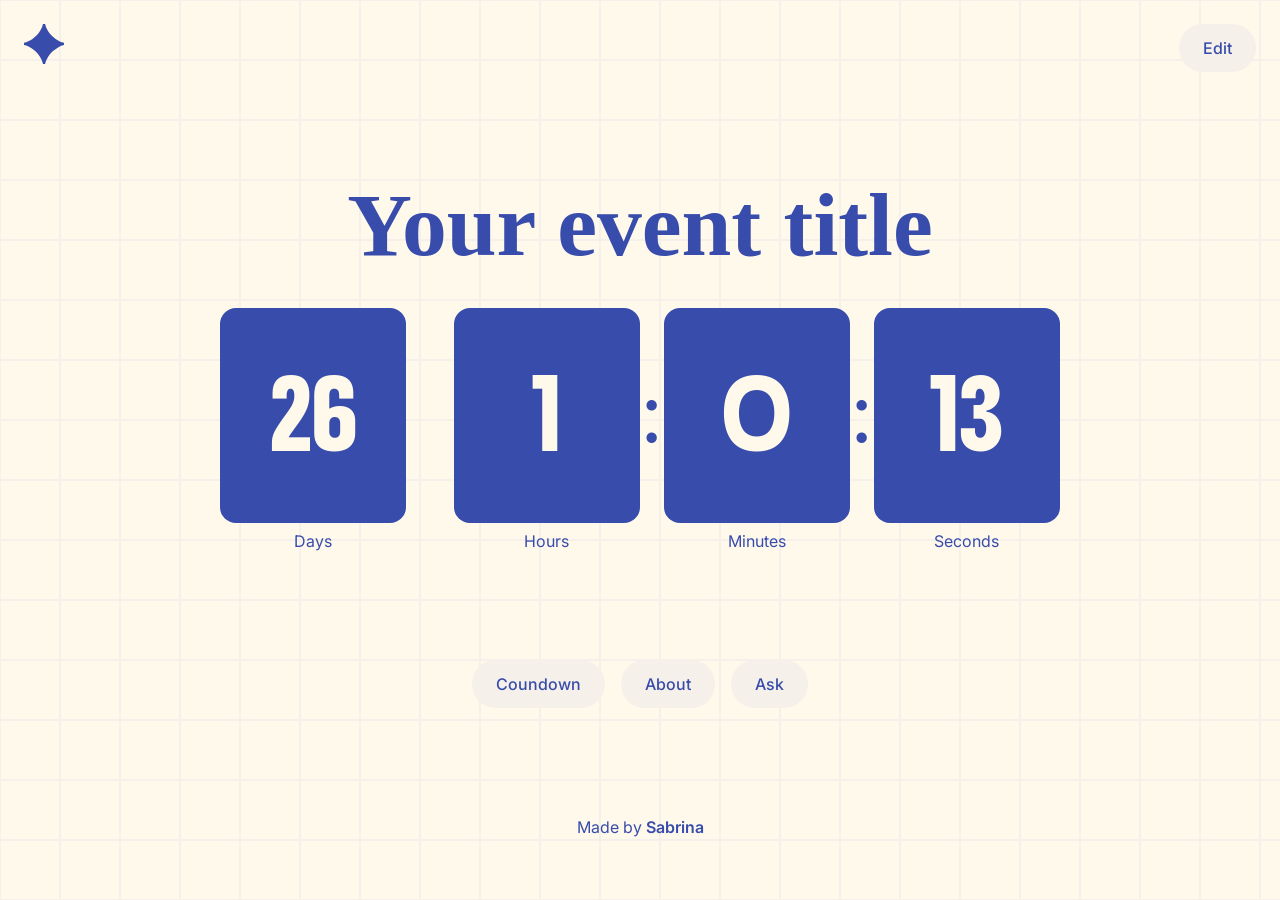
==== index.html @ 780b6300 "Initial commit" ====
<!DOCTYPE html>
<html lang="en">
<head>
    <meta charset="UTF-8">
    <meta name="viewport" content="width=device-width, initial-scale=1.0">
    <title>Countdown</title>
    <link rel="shortcut icon" href="img/favicon.svg" type="image/x-icon">
    <link rel="stylesheet" href="style.css">
</head>
<body>
    <main>
        <header>
            <img src="img/logo.svg" alt="">
            <button id="editButton" class="secondaryButton">Edit</button>
        </header>
        <section id="countdownSection">
            <h1 id="displayTitle">
                Your event title
            </h1>
            <div id="countdown">
                <div class="group">
                    <div class="box">
                        <p id="displayCounterDay">00</p>
                    </div>
                    <span class="caption">Days</span>
                </div>

                <span class="spacer"></span>

                <div class="group">
                    <div class="box">
                        <p id="displayCounterHour">00</p>
                    </div>
                    <span class="caption">Hours</span>
                </div>
                
                <span class="dots">:</span>
                
                <div class="group">
                    <div class="box">
                        <p id="displayCounterMin">00</p>
                    </div>
                    <span class="caption">Minutes</span>
                </div>
                <span class="dots">:</span>
                <div class="group">
                    <div class="box">
                        <p id="displayCounterSec">00</p>
                    </div>
                    <span class="caption">Seconds</span>
                </div>
            </div>
        </section>
        <dialog id="editDialog">
            <form id="editForm">
                <div class="input">
                    <label for="inputTitle">Event title</label>
                    <input id="inputTitle" type="text" name="inputTitle">
                </div>
                <div class="input">
                    <label for="inputDate">Event date</label>
                    <input id="inputDate" type="datetime-local" name="inputDate">
                </div>
                <div class="actionBar">
                    <button id="closeButton" class="secondaryButton">Close</button>
                    <button class="primaryButton" type="submit">Save</button>
                </div>
            </form>
        </dialog>
        <nav>
            <ol>
                <li><a href="index.html" class="secondaryButton">Coundown</a></li>
                <li><a href="about.html" class="secondaryButton">About</a></li>
                <li><a href="ask.html" class="secondaryButton">Ask</a></li>
            </ol>
        </nav>
        <footer>
            <p>Made by <a href="https://github.com/sabrigs">Sabrina</a></p>
        </footer>
    </main>
    <script src="script.js"></script>
</body>
</html>
---- style.css ----
@charset "UTF-8";

@import url('https://fonts.googleapis.com/css2?family=Boldonse&family=DM+Serif+Text&family=Inter:ital,opsz,wght@0,14..32,100..900;1,14..32,100..900&display=swap');

:root {
    /* Colors */
    --color-accent: #384CAB;
    --color-on-accent: #FFF9EC;
    --color-background: #FFF9EC;
    --color-surface: #FFFDF8;
    --color-interaction: #F5F0E9;
    --color-interaction-secondary-hover: #E1DFE2; 
    --color-interaction-primary-hover: #2D3C85; 
    --color-text: #384CAB;
    --color-text-dark: #1F2B63;
    --color-text-muted: #6B75A8;
    --color-border: #EDE7DA;
    --color-a11y: #D32F2F;

    /* Typography */
    --font-display: 'DM Serif Display', serif;
    --font-number: "Boldonse", system-ui;
    --font-body: 'Inter', sans-serif;

    /* Font sizes */
    --text-xs: 12px;
    --text-sm: 14px;
    --text-md: 16px;
    --text-lg: 20px;
    --text-xl: 32px;
    --text-2xl: 48px;
    --text-3xl: 64px;

    /* Border radius */
    --radius-sm: 8px;
    --radius-md: 12px;
    --radius-lg: 16px;

    /* Shadows */
    --shadow-overlay: 0 4px 12px rgba(0, 0, 0, 0.08);
}

/* Components */
.secondaryButton, .primaryButton {
    box-sizing: border-box;
    height: 48px;
    padding: 8px 24px;
    border-radius:64px;
    border: none;
    font-size: 1rem;
    font-weight: 500;
    font-family: var(--font-body);
    cursor: pointer;
    transition: background-color 0.2s ease;
}

.secondaryButton {
    background-color: var(--color-interaction);
    color: var(--color-text);
}

.secondaryButton:hover {
    background-color: var(--color-interaction-secondary-hover);
}

.primaryButton {
    background-color: var(--color-accent);
    color: var(--color-on-accent);
}

.primaryButton:hover {
    background-color: var(--color-interaction-primary-hover);
}

.input {
    display: flex;
    flex-direction: column;
    align-items: stretch;
    gap: 4px;
}

.secondaryButton:focus-visible, .primaryButton:focus-visible, a:focus-visible {
    outline-offset: 2px;
    outline: 3px dashed var(--color-a11y);
}

* {
    margin: 0px;
    padding: 0px;
}

body {
    background-color: var(--color-background);
    background-image: url("img/pattern.svg");
    font-family: var(--font-body);
}

main {
    margin: 24px;
    min-height: 93vh;
    
    display: flex;
    flex-direction: column;
    justify-content: space-between;
}

header {
    display: flex;
    align-items: center;
    justify-content: flex-start;
    gap: 24px;
}

ol {
    display: flex;
    justify-content: center;
    align-items: center;
    gap: 16px;
    flex-direction: row;
}

li {
    list-style-type: none;
}

li a {
    text-decoration: none;
    display: flex;
    align-items: center;
}

#countdownSection {
    display: flex;
    flex-direction: column;
    align-items: center;
    gap: 32px;
}

#displayTitle {
    font-size: clamp(3rem, 7vw, 6rem); 
    font-family: var(--font-display);
    color: var(--color-text);

    display: flex;
    align-items: center;
    justify-content: center;
}

#countdown {
    display: flex;
    align-items: center;
    justify-content: center;
}

#countdown span.spacer {
    width: clamp(28px, 5vw, 48px); 
}

#countdown span.dots {
    font-size: 5.5rem;
    font-family: var(--font-display);
    color: var(--color-accent);
    font-weight: 500;
    margin-bottom: 34px;
}

#countdown div.box {
    background-color: var(--color-accent);
    border-radius: 16px;

    padding: clamp(16px, 2vw, 24px) clamp(12px, 1.5vw, 16px);

    width: clamp(50px, 12vw, 162px); 
    height: clamp(60px, 13vw, 170px); 

    display: flex;
    align-items: center;
    justify-content: center;
}

#countdown div.box p {
    color: var(--color-on-accent);
    font-family: var(--font-number);
    font-size: clamp(2rem, 5vw, 4rem); 
}

#countdown span.caption {
    font-size: 1rem;
    color: var(--color-text);
}

#countdown div.group {
    display: flex;
    flex-direction: column;
    align-items: center;
    gap: 8px;
}

#countdownEdit {
    display: flex;
    justify-content: flex-end;
}

#editButton {
    /* anchor-name: --edit-button; */
    width: fit-content;
    position: absolute;
    top: 24px;
    right: 24px;
}

#editDialog {
    background-color: #fffdfa;
    border-radius: 16px;
    width: 100vw;
    
    width: calc(100% - 48px);
    max-width: 400px;

    margin: auto;
    box-sizing: border-box;

    padding: 24px 16px;
    margin: auto;
    box-shadow: 0 2px 12px 0 rgba(0, 0, 0, 0.10);
    border: 1px solid var(--color-border);
    
    /* position: fixed; */
    /* position-anchor: --edit-button; */
    /* position-area: top; */
}

#inputTitle, #inputDate {
    border: 2px solid var(--color-border);
    border-radius:64px;
    
    box-sizing: border-box;
    height: 48px;
    padding: 8px 16px;
    font-size: 1rem;
    font-family: var(--font-body);
}

#inputTitle:focus-visible, #inputDate:focus-visible {
    outline-offset: 2px;
    outline: 3px dashed var(--color-a11y);
}

#inputDate::-webkit-calendar-picker-indicator {
    cursor: pointer;
}

#editForm {
    display: flex;
    flex-direction: column; 
    align-items: stretch;
    gap: 16px;
}



.actionBar {
    display: flex;
    flex-direction: column;
    align-items: stretch;
    gap: 8px;
}


label {
    color: var(--color-text-dark);
    font-family: var(--font-body);
    font-size: 1rem;
}

footer {
    display: flex;
    justify-content: center;
    margin-bottom: 24px;
}

footer a {
    text-decoration: none;
    font-weight: 600;
    font-family: var(--font-body);
    color: var(--color-accent);
    border-radius: 24px;
}

footer p {
    font-family: var(--font-body);
    color: var(--color-accent);
}
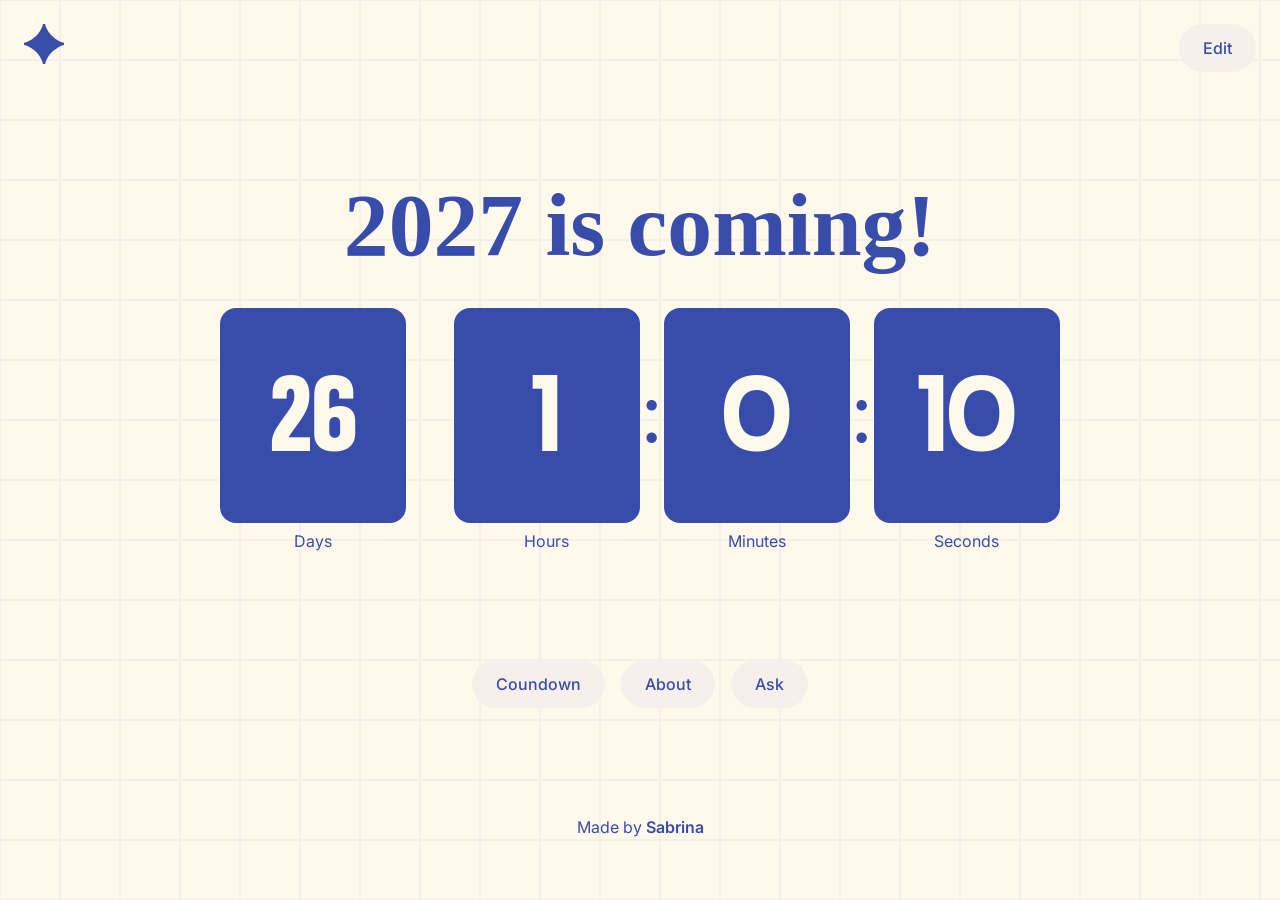
==== commit 408ccdc1: "Update event title and enhance local storage handling for countdown" ====
--- a/index.html
+++ b/index.html
@@ -15,7 +15,7 @@
         </header>
         <section id="countdownSection">
             <h1 id="displayTitle">
-                Your event title
+                2027 is coming!
             </h1>
             <div id="countdown">
                 <div class="group">
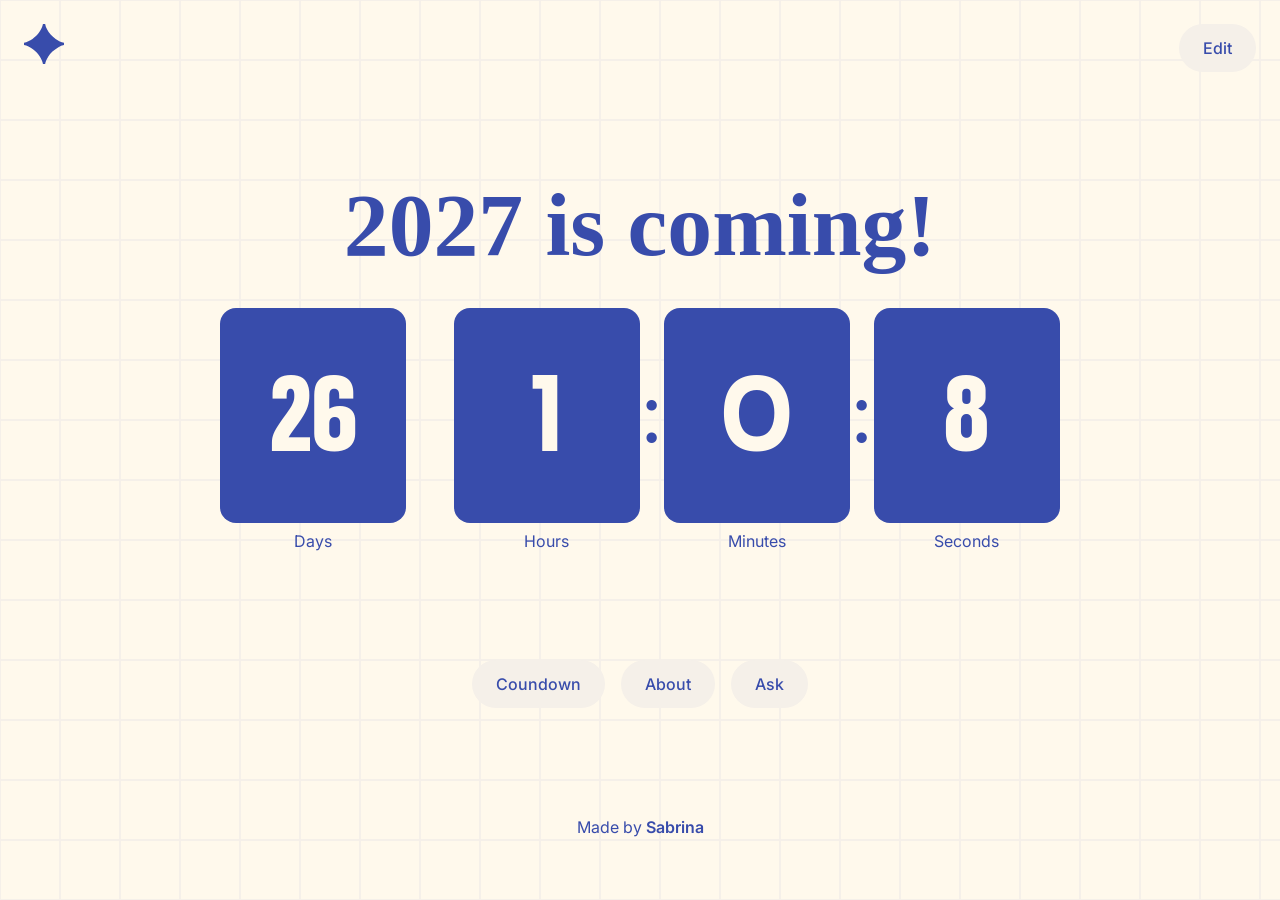
==== commit 4d1cac4d: "Set default event date in input field" ====
--- a/index.html
+++ b/index.html
@@ -59,7 +59,7 @@
                 </div>
                 <div class="input">
                     <label for="inputDate">Event date</label>
-                    <input id="inputDate" type="datetime-local" name="inputDate">
+                    <input id="inputDate" type="datetime-local" name="inputDate" value="2027-01-01T00:00">
                 </div>
                 <div class="actionBar">
                     <button id="closeButton" class="secondaryButton">Close</button>
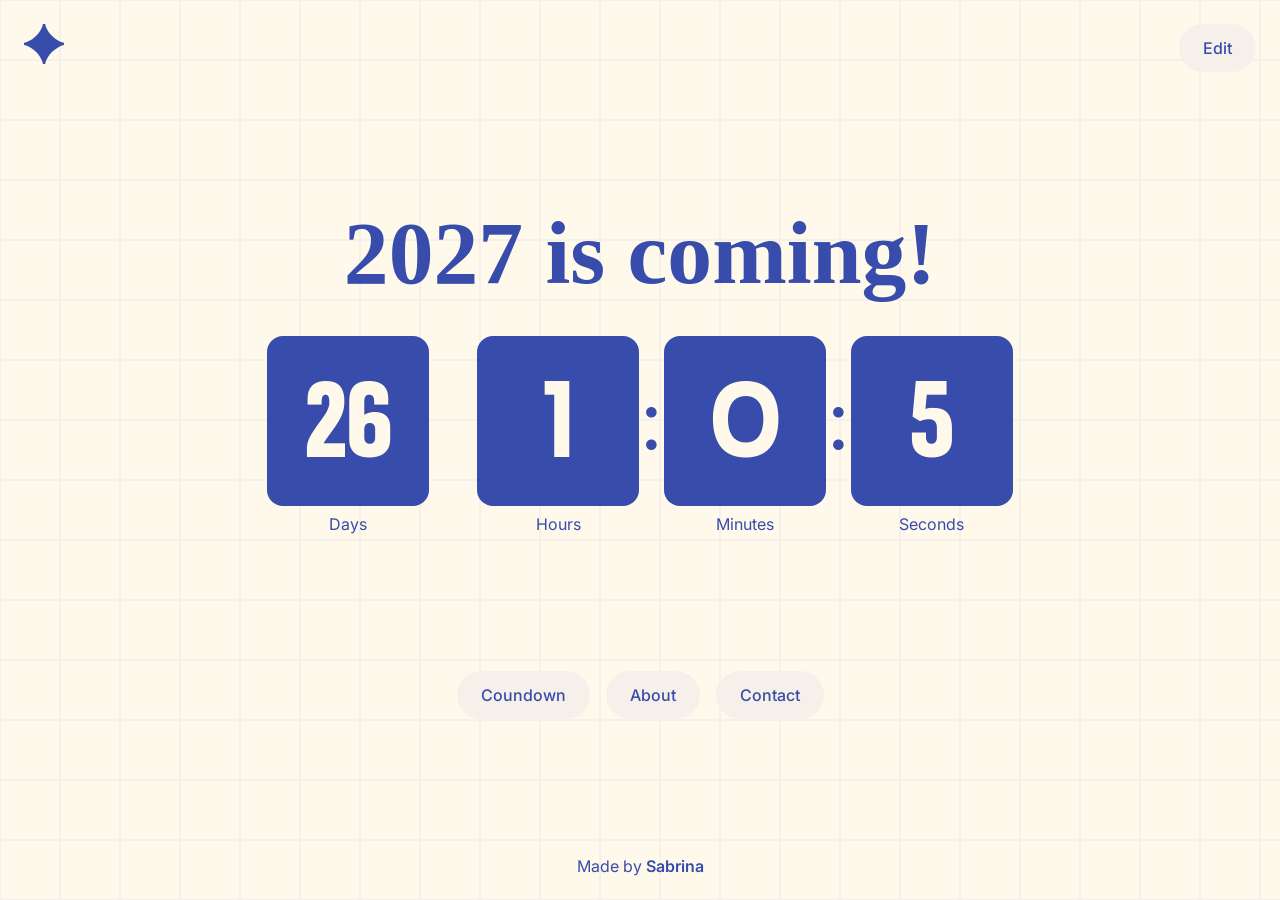
==== commit 2234878a: "Add About and Contact pages, update navigation links, and enhance CSS styles" ====
--- a/index.html
+++ b/index.html
@@ -71,7 +71,7 @@
             <ol>
                 <li><a href="index.html" class="secondaryButton">Coundown</a></li>
                 <li><a href="about.html" class="secondaryButton">About</a></li>
-                <li><a href="ask.html" class="secondaryButton">Ask</a></li>
+                <li><a href="contact.html" class="secondaryButton">Contact</a></li>
             </ol>
         </nav>
         <footer>
@@ -80,4 +80,6 @@
     </main>
     <script src="script.js"></script>
 </body>
-</html>+</html>
+
+
--- a/style.css
+++ b/style.css
@@ -87,6 +87,7 @@
 * {
     margin: 0px;
     padding: 0px;
+    box-sizing: border-box;
 }
 
 body {
@@ -96,8 +97,8 @@
 }
 
 main {
-    margin: 24px;
-    min-height: 93vh;
+    padding: 24px;
+    min-height: 100vh;
     
     display: flex;
     flex-direction: column;
@@ -136,10 +137,11 @@
     gap: 32px;
 }
 
-#displayTitle {
+#displayTitle, .title {
     font-size: clamp(3rem, 7vw, 6rem); 
     font-family: var(--font-display);
     color: var(--color-text);
+    text-align: center;
 
     display: flex;
     align-items: center;
@@ -157,7 +159,7 @@
 }
 
 #countdown span.dots {
-    font-size: 5.5rem;
+    font-size: clamp(3rem, 7vw, 6rem);
     font-family: var(--font-display);
     color: var(--color-accent);
     font-weight: 500;
@@ -167,12 +169,8 @@
 #countdown div.box {
     background-color: var(--color-accent);
     border-radius: 16px;
-
-    padding: clamp(16px, 2vw, 24px) clamp(12px, 1.5vw, 16px);
-
-    width: clamp(50px, 12vw, 162px); 
-    height: clamp(60px, 13vw, 170px); 
-
+    width: clamp(80px, 16vw, 162px); 
+    height: clamp(90px, 18vw, 170px); 
     display: flex;
     align-items: center;
     justify-content: center;
@@ -276,7 +274,6 @@
 footer {
     display: flex;
     justify-content: center;
-    margin-bottom: 24px;
 }
 
 footer a {
@@ -290,4 +287,19 @@
 footer p {
     font-family: var(--font-body);
     color: var(--color-accent);
+}
+
+#about {
+    display: flex;
+    align-items: center;
+    justify-content: center;
+    flex-direction: column;
+}
+
+.body {
+    font-family: var(--font-body);
+    color: var(--color-text-dark);
+    width: 100%;
+    max-width: 500px;
+    margin-bottom: 16px;
 }
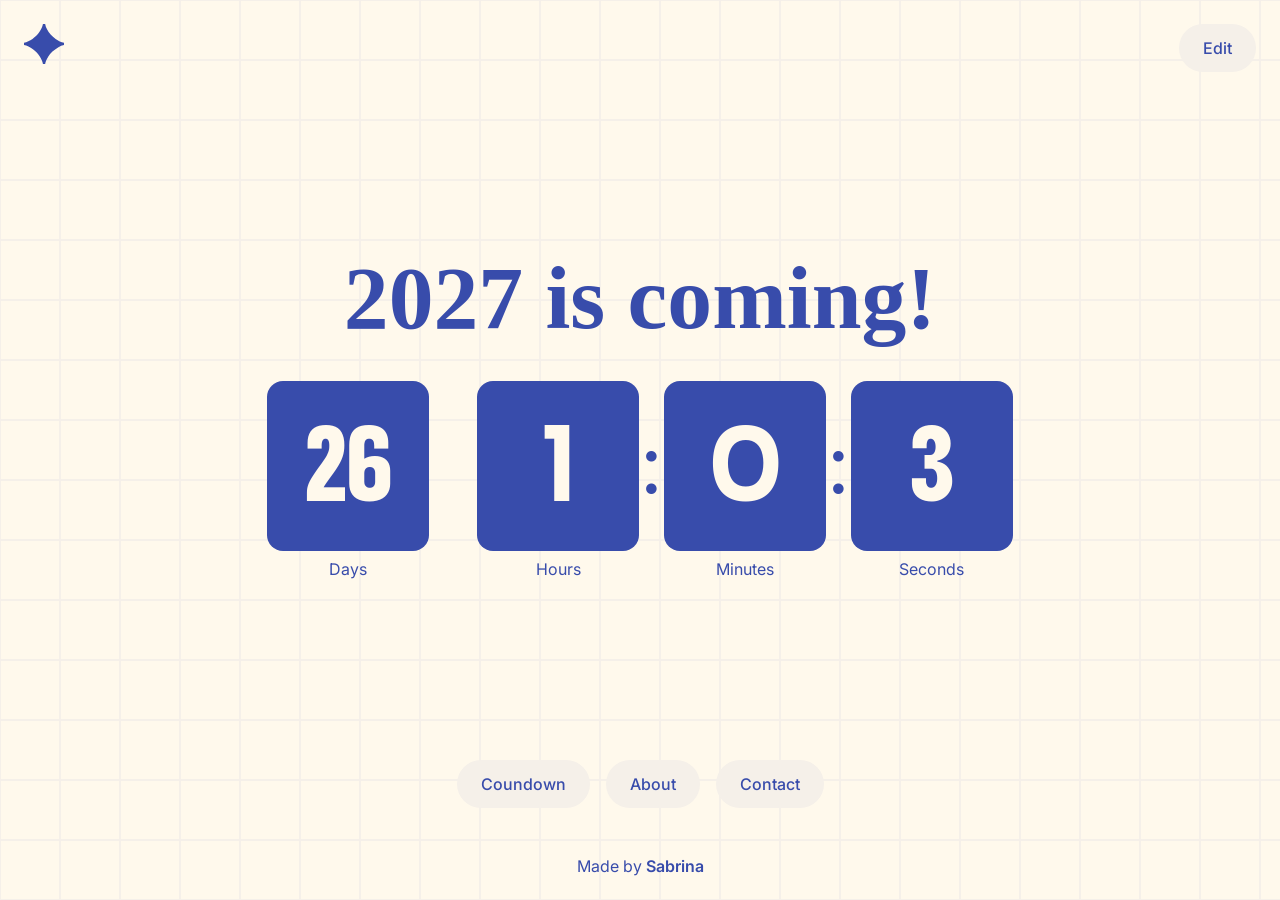
==== commit 794fc54c: "Update About and Contact pages with new content, restructure navigation, and enhance CSS styles" ====
--- a/index.html
+++ b/index.html
@@ -10,7 +10,7 @@
 <body>
     <main>
         <header>
-            <img src="img/logo.svg" alt="">
+            <img src="img/logo.svg" alt="" id="logo">
             <button id="editButton" class="secondaryButton">Edit</button>
         </header>
         <section id="countdownSection">
@@ -67,19 +67,19 @@
                 </div>
             </form>
         </dialog>
-        <nav>
-            <ol>
-                <li><a href="index.html" class="secondaryButton">Coundown</a></li>
-                <li><a href="about.html" class="secondaryButton">About</a></li>
-                <li><a href="contact.html" class="secondaryButton">Contact</a></li>
-            </ol>
-        </nav>
-        <footer>
-            <p>Made by <a href="https://github.com/sabrigs">Sabrina</a></p>
-        </footer>
+        <div id="bottom">
+            <nav>
+                <ol>
+                    <li><a href="index.html" class="secondaryButton">Coundown</a></li>
+                    <li><a href="about.html" class="secondaryButton">About</a></li>
+                    <li><a href="contact.html" class="secondaryButton">Contact</a></li>
+                </ol>
+            </nav>
+            <footer>
+                <p>Made by <a href="https://github.com/sabrigs">Sabrina</a></p>
+            </footer>
+        </div>
     </main>
     <script src="script.js"></script>
 </body>
-</html>
-
-
+</html>
--- a/style.css
+++ b/style.css
@@ -1,6 +1,11 @@
 @charset "UTF-8";
 
 @import url('https://fonts.googleapis.com/css2?family=Boldonse&family=DM+Serif+Text&family=Inter:ital,opsz,wght@0,14..32,100..900;1,14..32,100..900&display=swap');
+
+@view-transition {
+    navigation: auto;
+}
+
 
 :root {
     /* Colors */
@@ -276,7 +281,7 @@
     justify-content: center;
 }
 
-footer a {
+footer a, a {
     text-decoration: none;
     font-weight: 600;
     font-family: var(--font-body);
@@ -289,7 +294,7 @@
     color: var(--color-accent);
 }
 
-#about {
+#about, #contact {
     display: flex;
     align-items: center;
     justify-content: center;
@@ -302,4 +307,24 @@
     width: 100%;
     max-width: 500px;
     margin-bottom: 16px;
+}
+
+#bottom {
+    display: flex;
+    flex-direction: column;
+    align-items: center;
+    gap: 48px;
+}
+
+
+.title {
+    font-size: clamp(3rem, 7vw, 6rem); 
+    font-family: var(--font-display);
+    color: var(--color-text);
+    text-align: center;
+    margin-bottom: 32px;
+
+    display: flex;
+    align-items: center;
+    justify-content: center;
 }
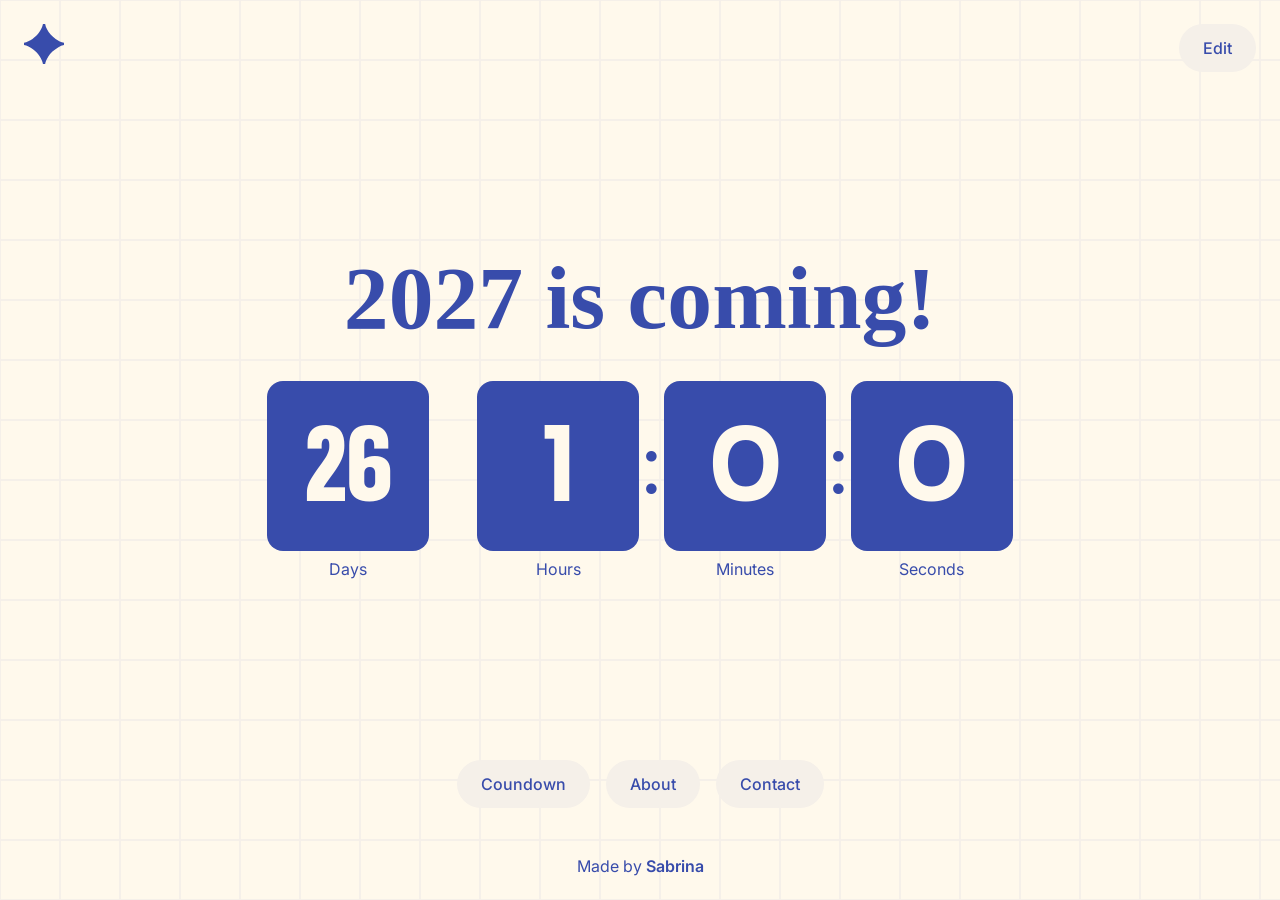
==== commit 07765532: "Refactor navigation links to use consistent button styles and improve layout in About, Contact, and " ====
--- a/index.html
+++ b/index.html
@@ -10,8 +10,8 @@
 <body>
     <main>
         <header>
-            <img src="img/logo.svg" alt="" id="logo">
-            <button id="editButton" class="secondaryButton">Edit</button>
+            <img src="img/logo.svg" alt="Star vector with four points and color blue.">
+            <button id="editButton" class="button secondaryButton">Edit</button>
         </header>
         <section id="countdownSection">
             <h1 id="displayTitle">
@@ -53,26 +53,26 @@
         </section>
         <dialog id="editDialog">
             <form id="editForm">
-                <div class="input">
+                <div class="inputBox">
                     <label for="inputTitle">Event title</label>
                     <input id="inputTitle" type="text" name="inputTitle">
                 </div>
-                <div class="input">
+                <div class="inputBox">
                     <label for="inputDate">Event date</label>
                     <input id="inputDate" type="datetime-local" name="inputDate" value="2027-01-01T00:00">
                 </div>
                 <div class="actionBar">
-                    <button id="closeButton" class="secondaryButton">Close</button>
-                    <button class="primaryButton" type="submit">Save</button>
+                    <button id="closeButton" class="button secondaryButton">Close</button>
+                    <button class="button primaryButton" type="submit">Save</button>
                 </div>
             </form>
         </dialog>
         <div id="bottom">
             <nav>
                 <ol>
-                    <li><a href="index.html" class="secondaryButton">Coundown</a></li>
-                    <li><a href="about.html" class="secondaryButton">About</a></li>
-                    <li><a href="contact.html" class="secondaryButton">Contact</a></li>
+                    <li><a href="index.html" class="button secondaryButton">Coundown</a></li>
+                    <li><a href="about.html" class="button secondaryButton">About</a></li>
+                    <li><a href="contact.html" class="button secondaryButton">Contact</a></li>
                 </ol>
             </nav>
             <footer>
--- a/style.css
+++ b/style.css
@@ -5,7 +5,6 @@
 @view-transition {
     navigation: auto;
 }
-
 
 :root {
     /* Colors */
@@ -18,7 +17,6 @@
     --color-interaction-primary-hover: #2D3C85; 
     --color-text: #384CAB;
     --color-text-dark: #1F2B63;
-    --color-text-muted: #6B75A8;
     --color-border: #EDE7DA;
     --color-a11y: #D32F2F;
 
@@ -28,35 +26,55 @@
     --font-body: 'Inter', sans-serif;
 
     /* Font sizes */
-    --text-xs: 12px;
-    --text-sm: 14px;
-    --text-md: 16px;
-    --text-lg: 20px;
-    --text-xl: 32px;
-    --text-2xl: 48px;
-    --text-3xl: 64px;
+    --text-xs: 0.75rem;
+    --text-sm: 0.875rem;
+    --text-md: 1rem;
+    --text-lg: 1.25rem;
+    --text-xl: 2rem;
+    --text-2xl: 3rem;
+    --text-3xl: 4rem;
+    --text-4xl: 6rem;
 
     /* Border radius */
-    --radius-sm: 8px;
-    --radius-md: 12px;
-    --radius-lg: 16px;
+    --radius-md: 16px;
+    --radius-lg: 24px;
 
     /* Shadows */
-    --shadow-overlay: 0 4px 12px rgba(0, 0, 0, 0.08);
-}
-
-/* Components */
-.secondaryButton, .primaryButton {
+    --shadow-overlay: 0 2px 12px 0 rgba(0, 0, 0, 0.10);
+}
+
+* {
+    margin: 0px;
+    padding: 0px;
+    box-sizing: border-box;
+}
+
+body {
+    background-color: var(--color-background);
+    background-image: url("img/pattern.svg");
+    font-family: var(--font-body);
+}
+
+.button {
     box-sizing: border-box;
     height: 48px;
     padding: 8px 24px;
     border-radius:64px;
     border: none;
-    font-size: 1rem;
+    font-size: var(--text-md);
     font-weight: 500;
     font-family: var(--font-body);
     cursor: pointer;
     transition: background-color 0.2s ease;
+}
+
+.primaryButton {
+    background-color: var(--color-accent);
+    color: var(--color-on-accent);
+}
+
+.primaryButton:hover {
+    background-color: var(--color-interaction-primary-hover);
 }
 
 .secondaryButton {
@@ -68,95 +86,108 @@
     background-color: var(--color-interaction-secondary-hover);
 }
 
-.primaryButton {
-    background-color: var(--color-accent);
-    color: var(--color-on-accent);
-}
-
-.primaryButton:hover {
-    background-color: var(--color-interaction-primary-hover);
-}
-
-.input {
-    display: flex;
-    flex-direction: column;
-    align-items: stretch;
-    gap: 4px;
-}
-
 .secondaryButton:focus-visible, .primaryButton:focus-visible, a:focus-visible {
     outline-offset: 2px;
     outline: 3px dashed var(--color-a11y);
 }
 
-* {
-    margin: 0px;
-    padding: 0px;
-    box-sizing: border-box;
-}
-
-body {
-    background-color: var(--color-background);
-    background-image: url("img/pattern.svg");
-    font-family: var(--font-body);
-}
-
-main {
-    padding: 24px;
-    min-height: 100vh;
-    
-    display: flex;
-    flex-direction: column;
-    justify-content: space-between;
-}
-
-header {
-    display: flex;
-    align-items: center;
-    justify-content: flex-start;
-    gap: 24px;
-}
-
-ol {
-    display: flex;
-    justify-content: center;
-    align-items: center;
-    gap: 16px;
-    flex-direction: row;
-}
-
-li {
-    list-style-type: none;
-}
-
-li a {
-    text-decoration: none;
-    display: flex;
-    align-items: center;
-}
-
-#countdownSection {
-    display: flex;
-    flex-direction: column;
-    align-items: center;
-    gap: 32px;
-}
-
-#displayTitle, .title {
+.body {
+    width: 100%;
+    max-width: 500px;
+    margin-bottom: 16px;
+    font-family: var(--font-body);
+    color: var(--color-text-dark);
+}
+
+.title {
+    display: flex;
+    align-items: center;
+    justify-content: center;
     font-size: clamp(3rem, 7vw, 6rem); 
     font-family: var(--font-display);
     color: var(--color-text);
     text-align: center;
-
-    display: flex;
-    align-items: center;
-    justify-content: center;
+    margin-bottom: 32px;
+}
+
+a {
+    text-decoration: none;
+    font-weight: 600;
+    font-family: var(--font-body);
+    color: var(--color-accent);
+    border-radius: var(--radius-lg);
+}
+
+a:hover {
+    text-decoration: underline;
+}
+
+main {
+    display: flex;
+    flex-direction: column;
+    justify-content: space-between;
+    padding: 24px;
+    min-height: 100vh;
+}
+
+header {
+    display: flex;
+    align-items: center;
+    justify-content: flex-start;
+    gap: 24px;
+}
+
+#editButton {
+    position: absolute;
+    top: 24px;
+    right: 24px;
+    width: fit-content;
+}
+
+#countdownSection {
+    display: flex;
+    flex-direction: column;
+    align-items: center;
+    gap: 32px;
+}
+
+#displayTitle {
+    display: flex;
+    align-items: center;
+    justify-content: center;
+    font-size: clamp(3rem, 7vw, 6rem); 
+    font-family: var(--font-display);
+    color: var(--color-text);
+    text-align: center;
 }
 
 #countdown {
     display: flex;
     align-items: center;
     justify-content: center;
+}
+
+#countdown div.group {
+    display: flex;
+    flex-direction: column;
+    align-items: center;
+    gap: 8px;
+}
+
+#countdown div.box {
+    background-color: var(--color-accent);
+    border-radius: var(--radius-md);
+    width: clamp(80px, 16vw, 162px); 
+    height: clamp(90px, 18vw, 170px); 
+    display: flex;
+    align-items: center;
+    justify-content: center;
+}
+
+#countdown div.box p {
+    color: var(--color-on-accent);
+    font-family: var(--font-number);
+    font-size: clamp(2rem, 5vw, 4rem); 
 }
 
 #countdown span.spacer {
@@ -171,76 +202,49 @@
     margin-bottom: 34px;
 }
 
-#countdown div.box {
-    background-color: var(--color-accent);
-    border-radius: 16px;
-    width: clamp(80px, 16vw, 162px); 
-    height: clamp(90px, 18vw, 170px); 
-    display: flex;
-    align-items: center;
-    justify-content: center;
-}
-
-#countdown div.box p {
-    color: var(--color-on-accent);
-    font-family: var(--font-number);
-    font-size: clamp(2rem, 5vw, 4rem); 
-}
-
 #countdown span.caption {
-    font-size: 1rem;
+    font-size: var(--text-md);
     color: var(--color-text);
 }
 
-#countdown div.group {
-    display: flex;
-    flex-direction: column;
-    align-items: center;
-    gap: 8px;
-}
-
-#countdownEdit {
-    display: flex;
-    justify-content: flex-end;
-}
-
-#editButton {
-    /* anchor-name: --edit-button; */
-    width: fit-content;
-    position: absolute;
-    top: 24px;
-    right: 24px;
-}
-
 #editDialog {
+    margin: auto;
+    max-width: 400px;
+    width: calc(100% - 48px);
+    padding: 24px 16px;
     background-color: #fffdfa;
-    border-radius: 16px;
-    width: 100vw;
-    
-    width: calc(100% - 48px);
-    max-width: 400px;
-
-    margin: auto;
+    border: 1px solid var(--color-border);
+    border-radius: var(--radius-lg);
+    box-shadow: var(--shadow-overlay);
+}
+
+#editForm {
+    display: flex;
+    flex-direction: column; 
+    align-items: stretch;
+    gap: 16px;
+}
+
+.inputBox {
+    display: flex;
+    flex-direction: column;
+    align-items: stretch;
+    gap: 4px;
+}
+
+label {
+    color: var(--color-text-dark);
+    font-family: var(--font-body);
+    font-size: var(--text-md);
+}
+
+#inputTitle, #inputDate {
+    height: 48px;
+    padding: 8px 16px;
     box-sizing: border-box;
-
-    padding: 24px 16px;
-    margin: auto;
-    box-shadow: 0 2px 12px 0 rgba(0, 0, 0, 0.10);
-    border: 1px solid var(--color-border);
-    
-    /* position: fixed; */
-    /* position-anchor: --edit-button; */
-    /* position-area: top; */
-}
-
-#inputTitle, #inputDate {
     border: 2px solid var(--color-border);
     border-radius:64px;
-    
-    box-sizing: border-box;
-    height: 48px;
-    padding: 8px 16px;
-    font-size: 1rem;
+    font-size: var(--text-md);
     font-family: var(--font-body);
 }
 
@@ -253,15 +257,6 @@
     cursor: pointer;
 }
 
-#editForm {
-    display: flex;
-    flex-direction: column; 
-    align-items: stretch;
-    gap: 16px;
-}
-
-
-
 .actionBar {
     display: flex;
     flex-direction: column;
@@ -269,11 +264,33 @@
     gap: 8px;
 }
 
-
-label {
-    color: var(--color-text-dark);
-    font-family: var(--font-body);
-    font-size: 1rem;
+#bottom {
+    display: flex;
+    flex-direction: column;
+    align-items: center;
+    gap: 48px;
+}
+
+ol {
+    display: flex;
+    justify-content: center;
+    align-items: center;
+    flex-direction: row;
+    gap: 16px;
+}
+
+li {
+    list-style-type: none;
+}
+
+li a {
+    text-decoration: none;
+    display: flex;
+    align-items: center;
+}
+
+li a:hover {
+    text-decoration: none;
 }
 
 footer {
@@ -281,50 +298,15 @@
     justify-content: center;
 }
 
-footer a, a {
-    text-decoration: none;
-    font-weight: 600;
+footer p {
     font-family: var(--font-body);
     color: var(--color-accent);
-    border-radius: 24px;
-}
-
-footer p {
-    font-family: var(--font-body);
-    color: var(--color-accent);
-}
-
+}
+
+/* Other pages */
 #about, #contact {
     display: flex;
     align-items: center;
     justify-content: center;
     flex-direction: column;
-}
-
-.body {
-    font-family: var(--font-body);
-    color: var(--color-text-dark);
-    width: 100%;
-    max-width: 500px;
-    margin-bottom: 16px;
-}
-
-#bottom {
-    display: flex;
-    flex-direction: column;
-    align-items: center;
-    gap: 48px;
-}
-
-
-.title {
-    font-size: clamp(3rem, 7vw, 6rem); 
-    font-family: var(--font-display);
-    color: var(--color-text);
-    text-align: center;
-    margin-bottom: 32px;
-
-    display: flex;
-    align-items: center;
-    justify-content: center;
 }
